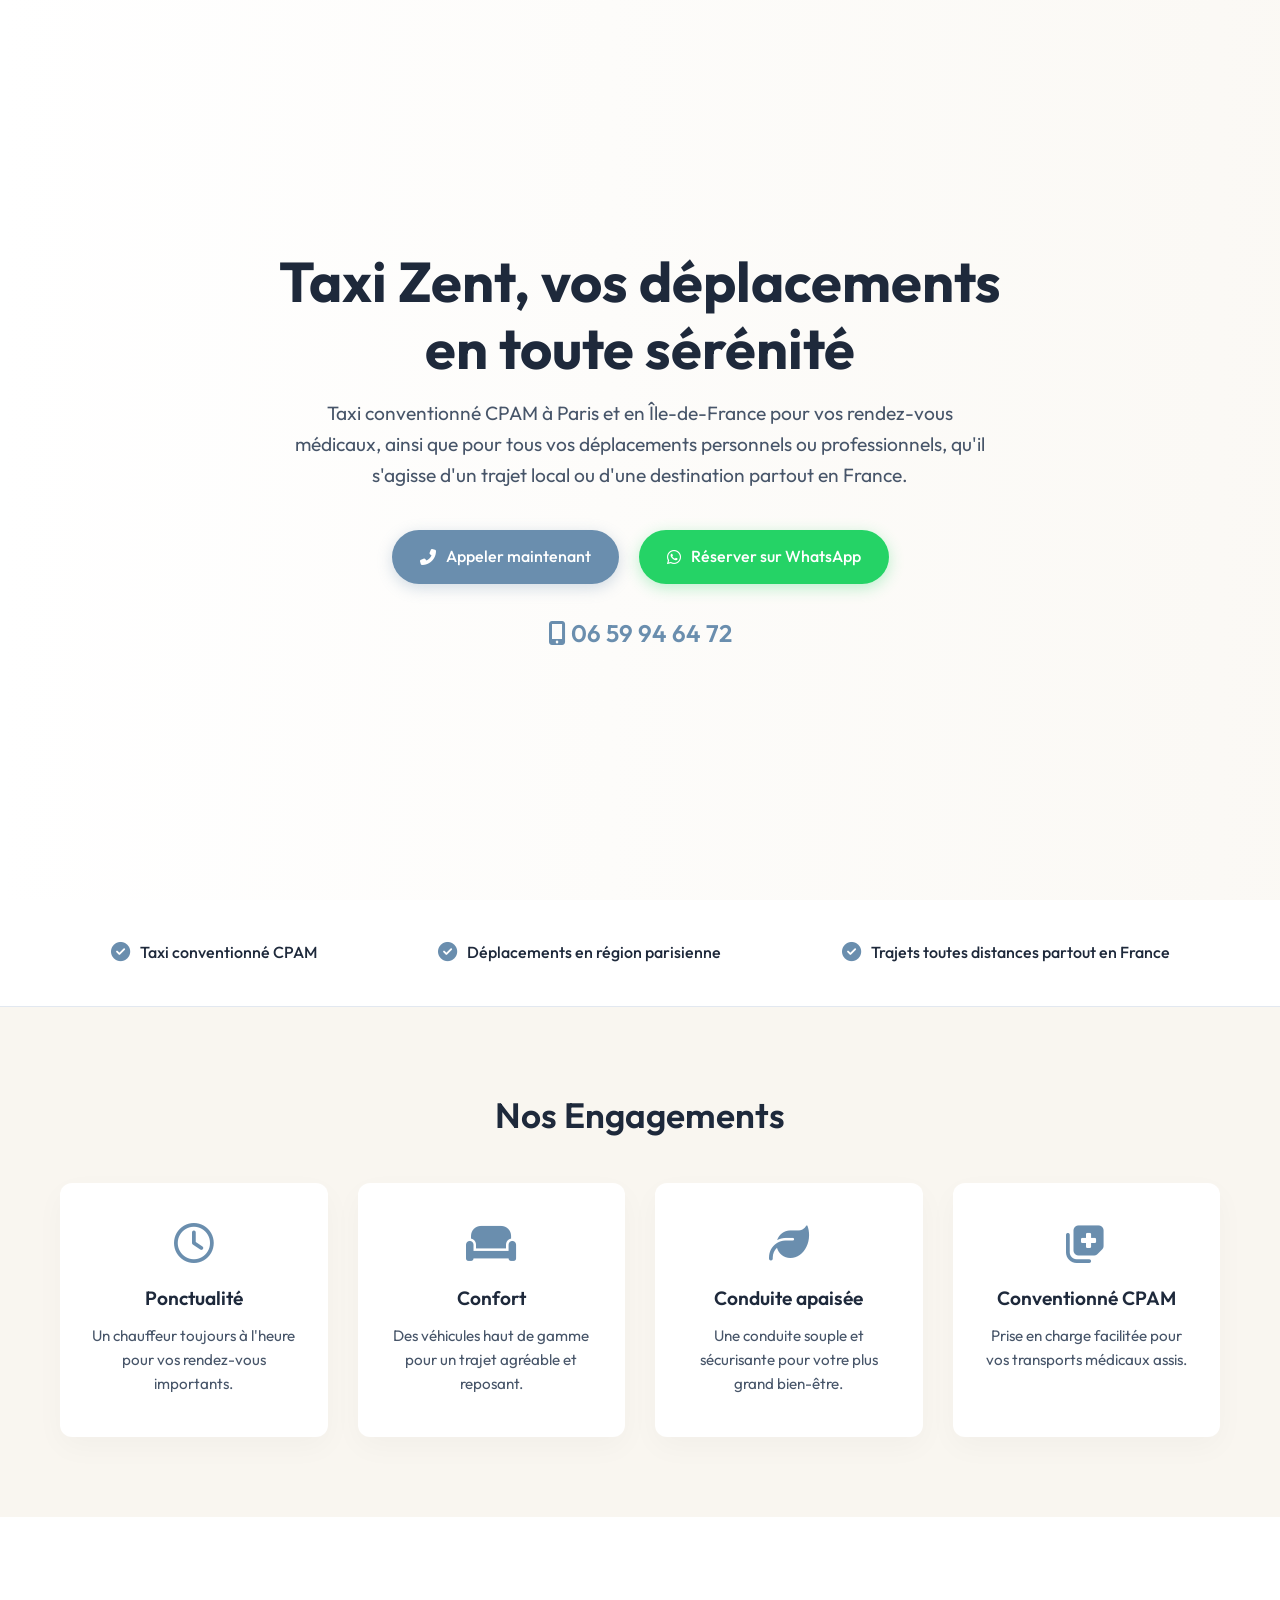
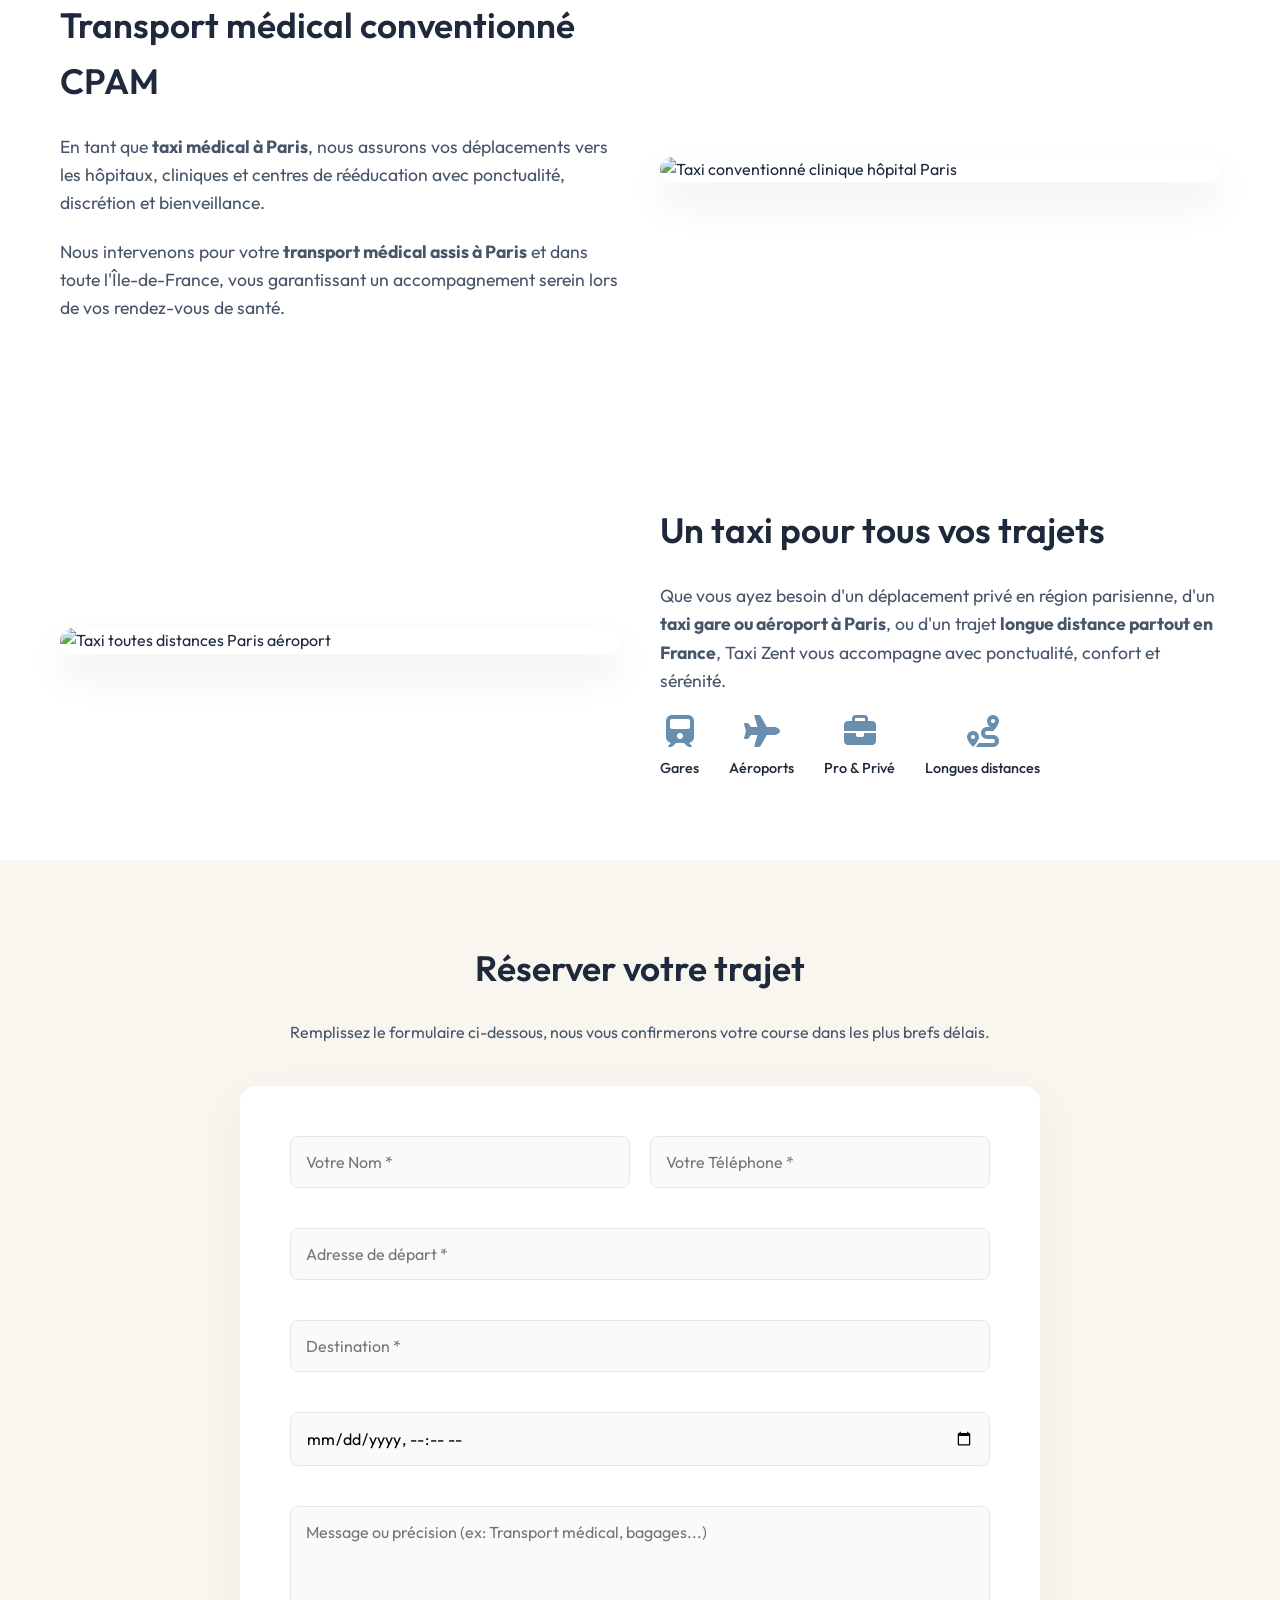
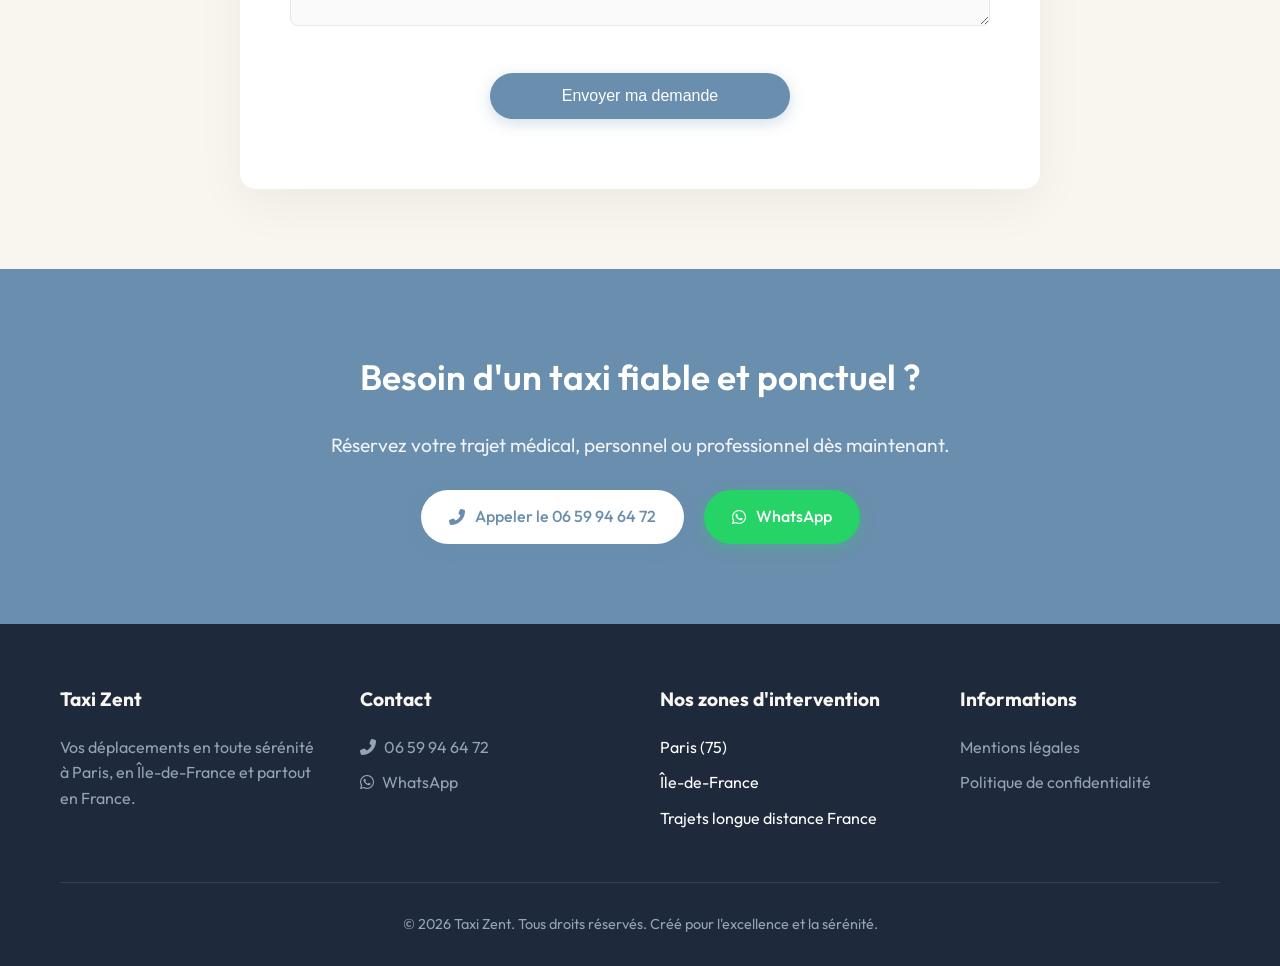
==== index.html @ ba8516ef "Premier commit : ajout de la landing page" ====
<!DOCTYPE html>
<html lang="fr">
<head>
    <meta charset="UTF-8">
    <meta name="viewport" content="width=device-width, initial-scale=1.0">
    <title>Taxi Zent | Taxi Conventionné CPAM Paris & Toutes Distances</title>
    
    <!-- SEO Meta Tags -->
    <meta name="description" content="Taxi Zent, votre taxi conventionné CPAM à Paris et Île-de-France pour vos transports médicaux assis. Réservez aussi pour vos transferts gares, aéroports et trajets toutes distances.">
    <meta name="keywords" content="taxi conventionné paris, taxi conventionné CPAM paris, taxi médical paris, transport médical assis paris, taxi conventionné île-de-france, taxi hôpital paris, taxi clinique paris, taxi toutes distances paris, taxi paris, taxi paris île-de-france, taxi gare paris, taxi aéroport paris, taxi longue distance paris, taxi privé paris">
    
    <!-- Open Graph -->
    <meta property="og:title" content="Taxi Zent | Déplacements en toute sérénité">
    <meta property="og:description" content="Taxi conventionné CPAM et tous déplacements privés ou professionnels à Paris, Île-de-France et longue distance.">
    <meta property="og:type" content="website">
    <meta property="og:locale" content="fr_FR">
    
    <!-- Google Fonts -->
    <link rel="preconnect" href="https://fonts.googleapis.com">
    <link rel="preconnect" href="https://fonts.gstatic.com" crossorigin>
    <link href="https://fonts.googleapis.com/css2?family=Outfit:wght@300;400;500;600;700&display=swap" rel="stylesheet">
    
    <!-- Font Awesome for Icons -->
    <link rel="stylesheet" href="https://cdnjs.cloudflare.com/ajax/libs/font-awesome/6.4.0/css/all.min.css">

    <!-- External CSS -->
    <link rel="stylesheet" href="style.css">

    <!-- Schema.org LocalBusiness -->
    <script type="application/ld+json">
    {
      "@context": "https://schema.org",
      "@type": "LocalBusiness",
      "name": "Taxi Zent",
      "image": "https://images.unsplash.com/photo-1549315964-1c6e115e5ec0?auto=format&fit=crop&q=80",
      "telephone": "+33659946472",
      "address": {
        "@type": "PostalAddress",
        "addressLocality": "Paris",
        "addressRegion": "Île-de-France",
        "addressCountry": "FR"
      },
      "url": "https://www.taxizent.fr",
      "priceRange": "€€"
    }
    </script>
</head>
<body>

    <!-- SECTION 1: HERO -->
    <section class="hero fade-in">
        <div class="hero-content">
            <h1>Taxi Zent, vos déplacements en toute sérénité</h1>
            <p>Taxi conventionné CPAM à Paris et en Île-de-France pour vos rendez-vous médicaux, ainsi que pour tous vos déplacements personnels ou professionnels, qu'il s'agisse d'un trajet local ou d'une destination partout en France.</p>
            <div class="hero-buttons">
                <a href="tel:0659946472" class="btn btn-primary"><i class="fas fa-phone-alt"></i> Appeler maintenant</a>
                <a href="https://wa.me/33659946472" target="_blank" class="btn btn-whatsapp"><i class="fab fa-whatsapp"></i> Réserver sur WhatsApp</a>
            </div>
            <div class="hero-phone">
                <i class="fas fa-mobile-alt"></i> 06 59 94 64 72
            </div>
        </div>
    </section>

    <!-- SECTION 2: BLOC CONFIANCE -->
    <section class="trust-block fade-in">
        <div class="container">
            <div class="trust-grid">
                <div class="trust-item"><i class="fas fa-check-circle"></i> Taxi conventionné CPAM</div>
                <div class="trust-item"><i class="fas fa-check-circle"></i> Déplacements en région parisienne</div>
                <div class="trust-item"><i class="fas fa-check-circle"></i> Trajets toutes distances partout en France</div>
            </div>
        </div>
    </section>

    <!-- SECTION 3: NOS ENGAGEMENTS -->
    <section class="commitments section-padding">
        <div class="container">
            <h2 class="section-title text-center fade-in">Nos Engagements</h2>
            <div class="commitments-grid">
                <div class="card fade-in">
                    <i class="far fa-clock"></i>
                    <h3>Ponctualité</h3>
                    <p>Un chauffeur toujours à l'heure pour vos rendez-vous importants.</p>
                </div>
                <div class="card fade-in">
                    <i class="fas fa-couch"></i>
                    <h3>Confort</h3>
                    <p>Des véhicules haut de gamme pour un trajet agréable et reposant.</p>
                </div>
                <div class="card fade-in">
                    <i class="fas fa-leaf"></i>
                    <h3>Conduite apaisée</h3>
                    <p>Une conduite souple et sécurisante pour votre plus grand bien-être.</p>
                </div>
                <div class="card fade-in">
                    <i class="fas fa-notes-medical"></i>
                    <h3>Conventionné CPAM</h3>
                    <p>Prise en charge facilitée pour vos transports médicaux assis.</p>
                </div>
            </div>
        </div>
    </section>

    <!-- SECTION 4: TRANSPORT MÉDICAL -->
    <section class="section-padding">
        <div class="container content-section">
            <div class="content-text fade-in">
                <h2 class="section-title">Transport médical conventionné CPAM</h2>
                <p>En tant que <strong>taxi médical à Paris</strong>, nous assurons vos déplacements vers les hôpitaux, cliniques et centres de rééducation avec ponctualité, discrétion et bienveillance.</p>
                <p>Nous intervenons pour votre <strong>transport médical assis à Paris</strong> et dans toute l'Île-de-France, vous garantissant un accompagnement serein lors de vos rendez-vous de santé.</p>
            </div>
            <div class="content-image fade-in">
                <img src="https://images.unsplash.com/photo-1519494026892-80bbd2d6fd0d?auto=format&fit=crop&q=80" alt="Taxi conventionné clinique hôpital Paris">
            </div>
        </div>
    </section>

    <!-- SECTION 5: TOUS VOS DÉPLACEMENTS -->
    <section class="section-padding" style="background-color: var(--bg-white);">
        <div class="container content-section reverse">
            <div class="content-text fade-in">
                <h2 class="section-title">Un taxi pour tous vos trajets</h2>
                <p>Que vous ayez besoin d'un déplacement privé en région parisienne, d'un <strong>taxi gare ou aéroport à Paris</strong>, ou d'un trajet <strong>longue distance partout en France</strong>, Taxi Zent vous accompagne avec ponctualité, confort et sérénité.</p>
                <div class="content-icons">
                    <div class="icon-box"><i class="fas fa-train fa-2x"></i><span>Gares</span></div>
                    <div class="icon-box"><i class="fas fa-plane fa-2x"></i><span>Aéroports</span></div>
                    <div class="icon-box"><i class="fas fa-briefcase fa-2x"></i><span>Pro & Privé</span></div>
                    <div class="icon-box"><i class="fas fa-route fa-2x"></i><span>Longues distances</span></div>
                </div>
            </div>
            <div class="content-image fade-in">
                <img src="https://images.unsplash.com/photo-1449965408869-eaa3f722e40d?auto=format&fit=crop&q=80" alt="Taxi toutes distances Paris aéroport">
            </div>
        </div>
    </section>

    <!-- SECTION 6: FORMULAIRE DE RÉSERVATION -->
    <section class="booking-section section-padding" id="reserver">
        <div class="container fade-in">
            <h2 class="section-title text-center">Réserver votre trajet</h2>
            <p class="text-center" style="margin-bottom: 40px; color: var(--text-light);">Remplissez le formulaire ci-dessous, nous vous confirmerons votre course dans les plus brefs délais.</p>
            
            <form class="booking-form" id="taxiForm">
                <div class="form-grid">
                    <div class="form-group">
                        <input type="text" class="form-control" id="nom" placeholder="Votre Nom *" required>
                    </div>
                    <div class="form-group">
                        <input type="tel" class="form-control" id="telephone" placeholder="Votre Téléphone *" required>
                    </div>
                    <div class="form-group full-width">
                        <input type="text" class="form-control" id="depart" placeholder="Adresse de départ *" required>
                    </div>
                    <div class="form-group full-width">
                        <input type="text" class="form-control" id="destination" placeholder="Destination *" required>
                    </div>
                    <div class="form-group full-width">
                        <input type="datetime-local" class="form-control" id="date" required>
                    </div>
                    <div class="form-group full-width">
                        <textarea class="form-control" id="message" placeholder="Message ou précision (ex: Transport médical, bagages...)"></textarea>
                    </div>
                    <div class="form-group full-width text-center">
                        <button type="submit" class="btn btn-primary" style="width: 100%; max-width: 300px;">Envoyer ma demande</button>
                    </div>
                </div>
                <div id="formSuccess" style="display: none; color: #25D366; text-align: center; margin-top: 20px; font-weight: 500;">
                    Redirection vers WhatsApp en cours...
                </div>
            </form>
        </div>
    </section>

    <!-- SECTION 7: APPEL À L'ACTION FINAL -->
    <section class="cta-final section-padding fade-in">
        <div class="container">
            <h2 class="section-title">Besoin d'un taxi fiable et ponctuel ?</h2>
            <p>Réservez votre trajet médical, personnel ou professionnel dès maintenant.</p>
            <div class="hero-buttons">
                <a href="tel:0659946472" class="btn btn-primary"><i class="fas fa-phone-alt"></i> Appeler le 06 59 94 64 72</a>
                <a href="https://wa.me/33659946472" target="_blank" class="btn btn-whatsapp"><i class="fab fa-whatsapp"></i> WhatsApp</a>
            </div>
        </div>
    </section>

    <!-- SECTION 8: FOOTER -->
    <footer class="footer">
        <div class="container">
            <div class="footer-grid">
                <div>
                    <h4>Taxi Zent</h4>
                    <p style="color: #94A3B8; margin-bottom: 20px;">Vos déplacements en toute sérénité à Paris, en Île-de-France et partout en France.</p>
                </div>
                <div>
                    <h4>Contact</h4>
                    <ul>
                        <li><a href="tel:0659946472"><i class="fas fa-phone-alt" style="margin-right: 8px;"></i>06 59 94 64 72</a></li>
                        <li><a href="https://wa.me/33659946472" target="_blank"><i class="fab fa-whatsapp" style="margin-right: 8px;"></i>WhatsApp</a></li>
                    </ul>
                </div>
                <div>
                    <h4>Nos zones d'intervention</h4>
                    <ul>
                        <li>Paris (75)</li>
                        <li>Île-de-France</li>
                        <li>Trajets longue distance France</li>
                    </ul>
                </div>
                <div>
                    <h4>Informations</h4>
                    <ul>
                        <li><a href="#">Mentions légales</a></li>
                        <li><a href="#">Politique de confidentialité</a></li>
                    </ul>
                </div>
            </div>
            <div class="footer-bottom">
                &copy; 2026 Taxi Zent. Tous droits réservés. Créé pour l'excellence et la sérénité.
            </div>
        </div>
    </footer>

    <!-- JavaScript -->
    <script>
        document.addEventListener('DOMContentLoaded', function() {
            // Animation au scroll
            const observerOptions = {
                root: null,
                rootMargin: '0px',
                threshold: 0.1
            };

            const observer = new IntersectionObserver((entries, observer) => {
                entries.forEach(entry => {
                    if (entry.isIntersecting) {
                        entry.target.classList.add('visible');
                        observer.unobserve(entry.target);
                    }
                });
            }, observerOptions);

            const fadeElements = document.querySelectorAll('.fade-in');
            fadeElements.forEach(el => observer.observe(el));

            // Validation et envoi du formulaire vers WhatsApp
            const form = document.getElementById('taxiForm');

            if(form) {
                form.addEventListener('submit', function(e) {
                    e.preventDefault();
                    
                    const nom = document.getElementById('nom').value;
                    const telephone = document.getElementById('telephone').value;
                    const depart = document.getElementById('depart').value;
                    const destination = document.getElementById('destination').value;
                    
                    const dateInput = document.getElementById('date').value;
                    const dateObj = new Date(dateInput);
                    const dateFormatee = dateObj.toLocaleDateString('fr-FR') + ' à ' + dateObj.toLocaleTimeString('fr-FR', {hour: '2-digit', minute:'2-digit'});
                    
                    const message = document.getElementById('message').value;

                    let texteWhatsApp = `*Nouvelle demande de réservation - Taxi Zent* 🚕\n\n`;
                    texteWhatsApp += `*👤 Nom :* ${nom}\n`;
                    texteWhatsApp += `*📞 Téléphone :* ${telephone}\n`;
                    texteWhatsApp += `*📍 Départ :* ${depart}\n`;
                    texteWhatsApp += `*🏁 Destination :* ${destination}\n`;
                    texteWhatsApp += `*📅 Date et Heure :* ${dateFormatee}\n`;
                    
                    if (message.trim() !== '') {
                        texteWhatsApp += `*📝 Précisions :* ${message}\n`;
                    }

                    const texteEncode = encodeURIComponent(texteWhatsApp);
                    const numeroWhatsApp = "33652578023";
                    const urlWhatsApp = `https://wa.me/${numeroWhatsApp}?text=${texteEncode}`;
                    
                    window.open(urlWhatsApp, '_blank');
                    
                    const successMsg = document.getElementById('formSuccess');
                    successMsg.style.display = 'block';
                    form.reset();
                    
                    setTimeout(() => {
                        successMsg.style.display = 'none';
                    }, 5000);
                });
            }
        });
    </script>
</body>
</html>
---- style.css ----
/* Variables Design Zen Moderne */
:root {
    --bg-white: #FFFFFF;
    --bg-beige: #F9F6F0;
    --color-gray: #E2E8F0;
    --color-blue: #6A8EAE;
    --color-blue-dark: #4A6E8E;
    --text-dark: #1E293B;
    --text-light: #475569;
    --font-main: 'Outfit', sans-serif;
    --transition: all 0.3s ease;
}

/* Reset & Base */
* {
    margin: 0;
    padding: 0;
    box-sizing: border-box;
}

body {
    font-family: var(--font-main);
    color: var(--text-dark);
    background-color: var(--bg-white);
    line-height: 1.6;
    overflow-x: hidden;
}

a {
    text-decoration: none;
    color: inherit;
}

/* Utility Classes */
.container {
    width: 100%;
    max-width: 1200px;
    margin: 0 auto;
    padding: 0 20px;
}

.section-padding {
    padding: 80px 0;
}

.text-center {
    text-align: center;
}

.section-title {
    font-size: 2.2rem;
    font-weight: 600;
    margin-bottom: 1.5rem;
    color: var(--text-dark);
}

/* Buttons */
.btn {
    display: inline-flex;
    align-items: center;
    justify-content: center;
    padding: 14px 28px;
    border-radius: 50px;
    font-weight: 500;
    font-size: 1rem;
    cursor: pointer;
    transition: var(--transition);
    border: none;
    gap: 10px;
}

.btn-primary {
    background-color: var(--color-blue);
    color: var(--bg-white);
    box-shadow: 0 4px 15px rgba(106, 142, 174, 0.3);
}

.btn-primary:hover {
    background-color: var(--color-blue-dark);
    transform: translateY(-2px);
    box-shadow: 0 6px 20px rgba(106, 142, 174, 0.4);
}

.btn-whatsapp {
    background-color: #25D366;
    color: white;
    box-shadow: 0 4px 15px rgba(37, 211, 102, 0.3);
}

.btn-whatsapp:hover {
    background-color: #1EBE5D;
    transform: translateY(-2px);
    box-shadow: 0 6px 20px rgba(37, 211, 102, 0.4);
}

/* Animations */
.fade-in {
    /* Hidden initially only if JS adds a class to the body */
    opacity: 0;
    transform: translateY(30px);
    transition: opacity 0.8s ease-out, transform 0.8s ease-out;
}

.fade-in.visible {
    opacity: 1;
    transform: translateY(0);
}

/* SECTION 1 - Hero */
.hero {
    position: relative;
    height: 100vh;
    min-height: 600px;
    display: flex;
    align-items: center;
    justify-content: center;
    background: linear-gradient(to right, rgba(255, 255, 255, 0.9) 0%, rgba(249, 246, 240, 0.7) 100%), url('https://images.unsplash.com/photo-1549315964-1c6e115e5ec0?auto=format&fit=crop&q=80') center/cover no-repeat;
}

.hero-content {
    max-width: 800px;
    text-align: center;
    z-index: 2;
    padding: 20px;
}

.hero h1 {
    font-size: 3.5rem;
    font-weight: 700;
    margin-bottom: 1rem;
    color: var(--text-dark);
    line-height: 1.2;
}

.hero p {
    font-size: 1.2rem;
    color: var(--text-light);
    margin-bottom: 2.5rem;
    max-width: 700px;
    margin-left: auto;
    margin-right: auto;
}

.hero-buttons {
    display: flex;
    gap: 20px;
    justify-content: center;
    flex-wrap: wrap;
}

.hero-phone {
    margin-top: 30px;
    font-size: 1.5rem;
    font-weight: 600;
    color: var(--color-blue);
}

/* SECTION 2 - Trust Block */
.trust-block {
    background-color: var(--bg-white);
    padding: 40px 0;
    border-bottom: 1px solid var(--color-gray);
}

.trust-grid {
    display: flex;
    justify-content: space-around;
    flex-wrap: wrap;
    gap: 20px;
}

.trust-item {
    display: flex;
    align-items: center;
    gap: 10px;
    font-weight: 500;
    color: var(--text-dark);
}

.trust-item i {
    color: var(--color-blue);
    font-size: 1.2rem;
}

/* SECTION 3 - Commitments */
.commitments {
    background-color: var(--bg-beige);
}

.commitments-grid {
    display: grid;
    grid-template-columns: repeat(auto-fit, minmax(250px, 1fr));
    gap: 30px;
    margin-top: 40px;
}

.card {
    background: var(--bg-white);
    padding: 40px 30px;
    border-radius: 12px;
    text-align: center;
    box-shadow: 0 10px 30px rgba(0,0,0,0.03);
    transition: var(--transition);
}

.card:hover {
    transform: translateY(-5px);
    box-shadow: 0 15px 40px rgba(0,0,0,0.06);
}

.card i {
    font-size: 2.5rem;
    color: var(--color-blue);
    margin-bottom: 20px;
}

.card h3 {
    font-size: 1.2rem;
    margin-bottom: 10px;
    font-weight: 600;
}

.card p {
    color: var(--text-light);
    font-size: 0.95rem;
}

/* SECTION 4 & 5 - Text Content Blocks */
.content-section {
    display: flex;
    flex-wrap: wrap;
    align-items: center;
    gap: 40px;
}

.content-section.reverse {
    flex-direction: row-reverse;
}

.content-text {
    flex: 1;
    min-width: 300px;
}

.content-text p {
    color: var(--text-light);
    font-size: 1.1rem;
    margin-bottom: 20px;
}

.content-icons {
    display: flex;
    gap: 30px;
    margin-top: 20px;
    flex-wrap: wrap;
}

.icon-box {
    display: flex;
    flex-direction: column;
    align-items: center;
    gap: 10px;
    color: var(--color-blue);
}

.icon-box span {
    color: var(--text-dark);
    font-size: 0.9rem;
    font-weight: 500;
}

.content-image {
    flex: 1;
    min-width: 300px;
    border-radius: 16px;
    overflow: hidden;
    box-shadow: 0 20px 40px rgba(0,0,0,0.08);
}

.content-image img {
    width: 100%;
    height: auto;
    display: block;
}

/* SECTION 6 - Form */
.booking-section {
    background-color: var(--bg-beige);
}

.booking-form {
    max-width: 800px;
    margin: 0 auto;
    background: var(--bg-white);
    padding: 50px;
    border-radius: 16px;
    box-shadow: 0 15px 50px rgba(0,0,0,0.05);
}

.form-grid {
    display: grid;
    grid-template-columns: 1fr 1fr;
    gap: 20px;
}

.form-group {
    margin-bottom: 20px;
}

.form-group.full-width {
    grid-column: 1 / -1;
}

.form-control {
    width: 100%;
    padding: 15px;
    border: 1px solid var(--color-gray);
    border-radius: 8px;
    font-family: var(--font-main);
    font-size: 1rem;
    transition: var(--transition);
    background-color: #FAFAFA;
}

.form-control:focus {
    outline: none;
    border-color: var(--color-blue);
    background-color: var(--bg-white);
    box-shadow: 0 0 0 3px rgba(106, 142, 174, 0.1);
}

textarea.form-control {
    resize: vertical;
    min-height: 120px;
}

/* SECTION 7 - Final CTA */
.cta-final {
    background-color: var(--color-blue);
    color: var(--bg-white);
    text-align: center;
}

.cta-final .section-title {
    color: var(--bg-white);
}

.cta-final p {
    font-size: 1.2rem;
    margin-bottom: 30px;
    opacity: 0.9;
}

.cta-final .btn-primary {
    background-color: var(--bg-white);
    color: var(--color-blue);
}

.cta-final .btn-primary:hover {
    background-color: var(--bg-beige);
}

/* SECTION 8 - Footer */
.footer {
    background-color: var(--text-dark);
    color: var(--bg-white);
    padding: 60px 0 30px;
}

.footer-grid {
    display: grid;
    grid-template-columns: repeat(auto-fit, minmax(200px, 1fr));
    gap: 40px;
    margin-bottom: 40px;
}

.footer h4 {
    font-size: 1.2rem;
    margin-bottom: 20px;
    color: var(--bg-beige);
}

.footer ul {
    list-style: none;
}

.footer ul li {
    margin-bottom: 10px;
}

.footer ul li a {
    color: #94A3B8;
    transition: var(--transition);
}

.footer ul li a:hover {
    color: var(--bg-white);
}

.footer-bottom {
    text-align: center;
    padding-top: 30px;
    border-top: 1px solid rgba(255,255,255,0.1);
    color: #94A3B8;
    font-size: 0.9rem;
}

/* Responsive */
@media (max-width: 768px) {
    .hero h1 { font-size: 2.5rem; }
    .hero p { font-size: 1rem; }
    .form-grid { grid-template-columns: 1fr; }
    .content-section { flex-direction: column; }
    .content-section.reverse { flex-direction: column; }
    .booking-form { padding: 30px 20px; }
    .hero-buttons { flex-direction: column; width: 100%; }
    .hero-buttons .btn { width: 100%; }
}
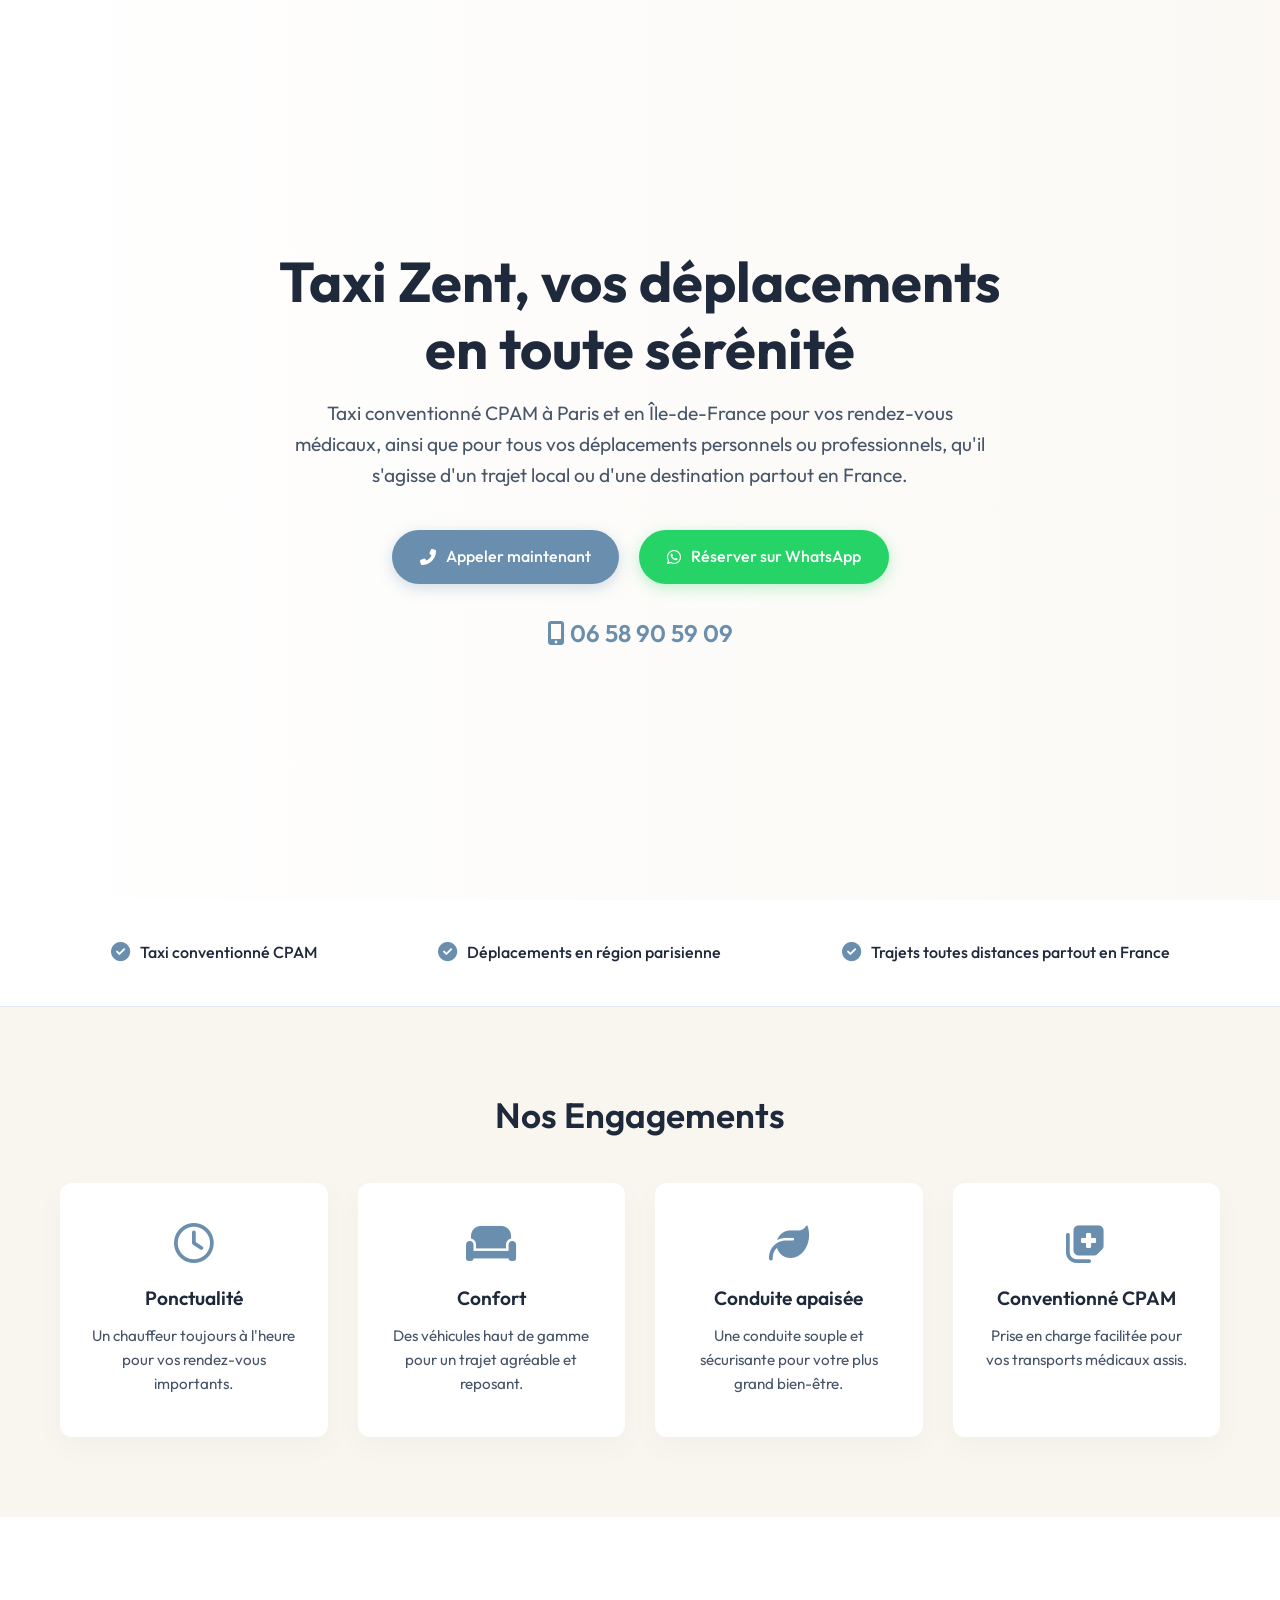
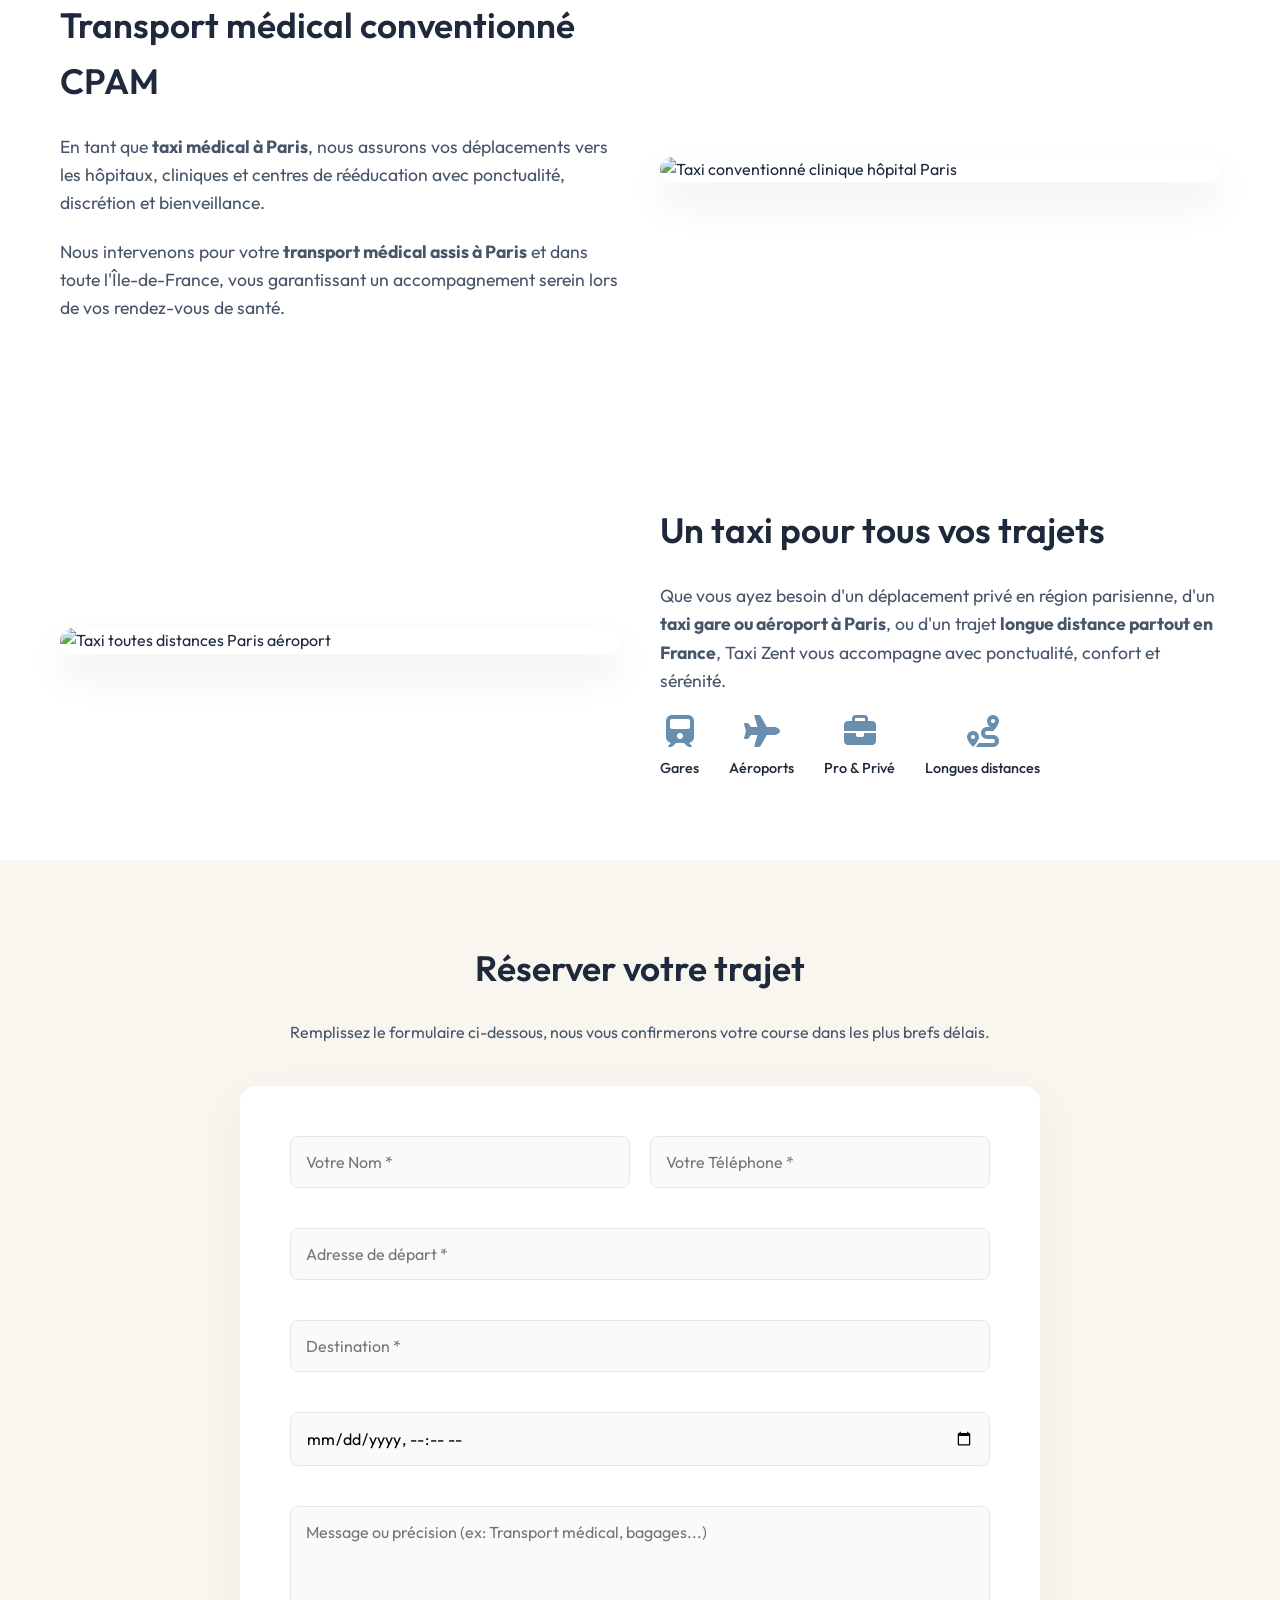
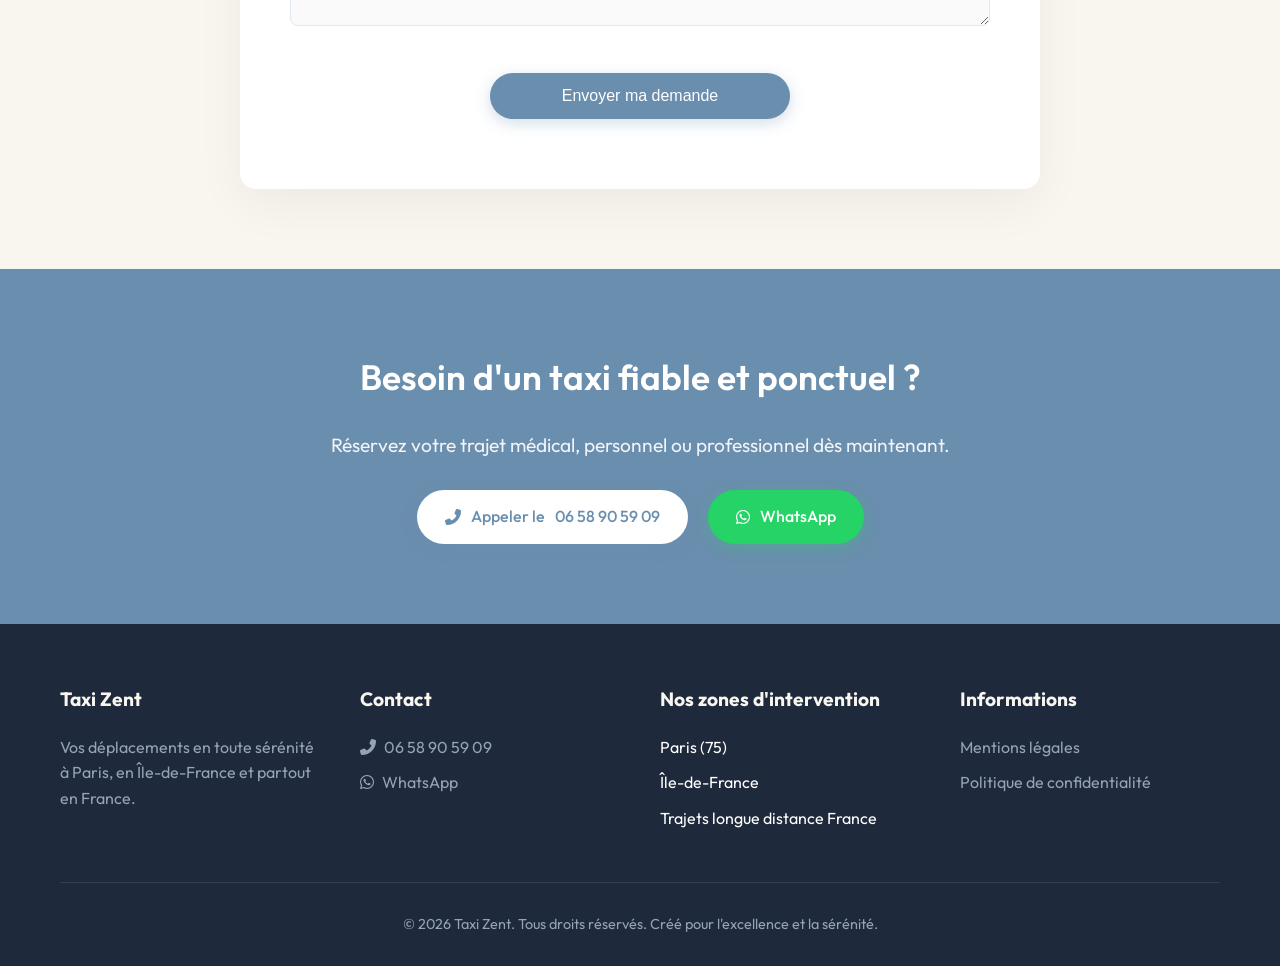
==== commit 0f4e0e8c: "Version v1  avant mise en ligne sur OVH" ====
--- a/index.html
+++ b/index.html
@@ -1,25 +1,29 @@
 <!DOCTYPE html>
 <html lang="fr">
+
 <head>
     <meta charset="UTF-8">
     <meta name="viewport" content="width=device-width, initial-scale=1.0">
     <title>Taxi Zent | Taxi Conventionné CPAM Paris & Toutes Distances</title>
-    
+
     <!-- SEO Meta Tags -->
-    <meta name="description" content="Taxi Zent, votre taxi conventionné CPAM à Paris et Île-de-France pour vos transports médicaux assis. Réservez aussi pour vos transferts gares, aéroports et trajets toutes distances.">
-    <meta name="keywords" content="taxi conventionné paris, taxi conventionné CPAM paris, taxi médical paris, transport médical assis paris, taxi conventionné île-de-france, taxi hôpital paris, taxi clinique paris, taxi toutes distances paris, taxi paris, taxi paris île-de-france, taxi gare paris, taxi aéroport paris, taxi longue distance paris, taxi privé paris">
-    
+    <meta name="description"
+        content="Taxi Zent, votre taxi conventionné CPAM à Paris et Île-de-France pour vos transports médicaux assis. Réservez aussi pour vos transferts gares, aéroports et trajets toutes distances.">
+    <meta name="keywords"
+        content="taxi conventionné paris, taxi conventionné CPAM paris, taxi médical paris, transport médical assis paris, taxi conventionné île-de-france, taxi hôpital paris, taxi clinique paris, taxi toutes distances paris, taxi paris, taxi paris île-de-france, taxi gare paris, taxi aéroport paris, taxi longue distance paris, taxi privé paris">
+
     <!-- Open Graph -->
     <meta property="og:title" content="Taxi Zent | Déplacements en toute sérénité">
-    <meta property="og:description" content="Taxi conventionné CPAM et tous déplacements privés ou professionnels à Paris, Île-de-France et longue distance.">
+    <meta property="og:description"
+        content="Taxi conventionné CPAM et tous déplacements privés ou professionnels à Paris, Île-de-France et longue distance.">
     <meta property="og:type" content="website">
     <meta property="og:locale" content="fr_FR">
-    
+
     <!-- Google Fonts -->
     <link rel="preconnect" href="https://fonts.googleapis.com">
     <link rel="preconnect" href="https://fonts.gstatic.com" crossorigin>
     <link href="https://fonts.googleapis.com/css2?family=Outfit:wght@300;400;500;600;700&display=swap" rel="stylesheet">
-    
+
     <!-- Font Awesome for Icons -->
     <link rel="stylesheet" href="https://cdnjs.cloudflare.com/ajax/libs/font-awesome/6.4.0/css/all.min.css">
 
@@ -32,32 +36,36 @@
       "@context": "https://schema.org",
       "@type": "LocalBusiness",
       "name": "Taxi Zent",
-      "image": "https://images.unsplash.com/photo-1549315964-1c6e115e5ec0?auto=format&fit=crop&q=80",
-      "telephone": "+33659946472",
+      "image": "",
+      "telephone": "",
       "address": {
         "@type": "PostalAddress",
         "addressLocality": "Paris",
         "addressRegion": "Île-de-France",
         "addressCountry": "FR"
       },
-      "url": "https://www.taxizent.fr",
+      "url": "",
       "priceRange": "€€"
     }
     </script>
 </head>
+
 <body>
 
     <!-- SECTION 1: HERO -->
     <section class="hero fade-in">
         <div class="hero-content">
             <h1>Taxi Zent, vos déplacements en toute sérénité</h1>
-            <p>Taxi conventionné CPAM à Paris et en Île-de-France pour vos rendez-vous médicaux, ainsi que pour tous vos déplacements personnels ou professionnels, qu'il s'agisse d'un trajet local ou d'une destination partout en France.</p>
+            <p>Taxi conventionné CPAM à Paris et en Île-de-France pour vos rendez-vous médicaux, ainsi que pour tous vos
+                déplacements personnels ou professionnels, qu'il s'agisse d'un trajet local ou d'une destination partout
+                en France.</p>
             <div class="hero-buttons">
-                <a href="tel:0659946472" class="btn btn-primary"><i class="fas fa-phone-alt"></i> Appeler maintenant</a>
-                <a href="https://wa.me/33659946472" target="_blank" class="btn btn-whatsapp"><i class="fab fa-whatsapp"></i> Réserver sur WhatsApp</a>
+                <a href="#" class="btn btn-primary phone-link"><i class="fas fa-phone-alt"></i> Appeler maintenant</a>
+                <a href="#" target="_blank" class="btn btn-whatsapp whatsapp-link"><i class="fab fa-whatsapp"></i>
+                    Réserver sur WhatsApp</a>
             </div>
             <div class="hero-phone">
-                <i class="fas fa-mobile-alt"></i> 06 59 94 64 72
+                <i class="fas fa-mobile-alt"></i> <span class="phone-display"></span>
             </div>
         </div>
     </section>
@@ -68,7 +76,8 @@
             <div class="trust-grid">
                 <div class="trust-item"><i class="fas fa-check-circle"></i> Taxi conventionné CPAM</div>
                 <div class="trust-item"><i class="fas fa-check-circle"></i> Déplacements en région parisienne</div>
-                <div class="trust-item"><i class="fas fa-check-circle"></i> Trajets toutes distances partout en France</div>
+                <div class="trust-item"><i class="fas fa-check-circle"></i> Trajets toutes distances partout en France
+                </div>
             </div>
         </div>
     </section>
@@ -107,11 +116,14 @@
         <div class="container content-section">
             <div class="content-text fade-in">
                 <h2 class="section-title">Transport médical conventionné CPAM</h2>
-                <p>En tant que <strong>taxi médical à Paris</strong>, nous assurons vos déplacements vers les hôpitaux, cliniques et centres de rééducation avec ponctualité, discrétion et bienveillance.</p>
-                <p>Nous intervenons pour votre <strong>transport médical assis à Paris</strong> et dans toute l'Île-de-France, vous garantissant un accompagnement serein lors de vos rendez-vous de santé.</p>
+                <p>En tant que <strong>taxi médical à Paris</strong>, nous assurons vos déplacements vers les hôpitaux,
+                    cliniques et centres de rééducation avec ponctualité, discrétion et bienveillance.</p>
+                <p>Nous intervenons pour votre <strong>transport médical assis à Paris</strong> et dans toute
+                    l'Île-de-France, vous garantissant un accompagnement serein lors de vos rendez-vous de santé.</p>
             </div>
             <div class="content-image fade-in">
-                <img src="https://images.unsplash.com/photo-1519494026892-80bbd2d6fd0d?auto=format&fit=crop&q=80" alt="Taxi conventionné clinique hôpital Paris">
+                <img src="https://images.unsplash.com/photo-1519494026892-80bbd2d6fd0d?auto=format&fit=crop&q=80"
+                    alt="Taxi conventionné clinique hôpital Paris">
             </div>
         </div>
     </section>
@@ -121,7 +133,9 @@
         <div class="container content-section reverse">
             <div class="content-text fade-in">
                 <h2 class="section-title">Un taxi pour tous vos trajets</h2>
-                <p>Que vous ayez besoin d'un déplacement privé en région parisienne, d'un <strong>taxi gare ou aéroport à Paris</strong>, ou d'un trajet <strong>longue distance partout en France</strong>, Taxi Zent vous accompagne avec ponctualité, confort et sérénité.</p>
+                <p>Que vous ayez besoin d'un déplacement privé en région parisienne, d'un <strong>taxi gare ou aéroport
+                        à Paris</strong>, ou d'un trajet <strong>longue distance partout en France</strong>, Taxi Zent
+                    vous accompagne avec ponctualité, confort et sérénité.</p>
                 <div class="content-icons">
                     <div class="icon-box"><i class="fas fa-train fa-2x"></i><span>Gares</span></div>
                     <div class="icon-box"><i class="fas fa-plane fa-2x"></i><span>Aéroports</span></div>
@@ -130,7 +144,8 @@
                 </div>
             </div>
             <div class="content-image fade-in">
-                <img src="https://images.unsplash.com/photo-1449965408869-eaa3f722e40d?auto=format&fit=crop&q=80" alt="Taxi toutes distances Paris aéroport">
+                <img src="https://images.unsplash.com/photo-1449965408869-eaa3f722e40d?auto=format&fit=crop&q=80"
+                    alt="Taxi toutes distances Paris aéroport">
             </div>
         </div>
     </section>
@@ -139,34 +154,46 @@
     <section class="booking-section section-padding" id="reserver">
         <div class="container fade-in">
             <h2 class="section-title text-center">Réserver votre trajet</h2>
-            <p class="text-center" style="margin-bottom: 40px; color: var(--text-light);">Remplissez le formulaire ci-dessous, nous vous confirmerons votre course dans les plus brefs délais.</p>
-            
+            <p class="text-center" style="margin-bottom: 40px; color: var(--text-light);">Remplissez le formulaire
+                ci-dessous, nous vous confirmerons votre course dans les plus brefs délais.</p>
+
             <form class="booking-form" id="taxiForm">
                 <div class="form-grid">
                     <div class="form-group">
-                        <input type="text" class="form-control" id="nom" placeholder="Votre Nom *" required>
+                        <input type="text" class="form-control" id="nom" name="nom" placeholder="Votre Nom *" required>
                     </div>
                     <div class="form-group">
-                        <input type="tel" class="form-control" id="telephone" placeholder="Votre Téléphone *" required>
+                        <input type="tel" class="form-control" id="telephone" name="telephone"
+                            placeholder="Votre Téléphone *" required>
                     </div>
                     <div class="form-group full-width">
-                        <input type="text" class="form-control" id="depart" placeholder="Adresse de départ *" required>
+                        <input type="text" class="form-control" id="depart" name="depart"
+                            placeholder="Adresse de départ *" required>
                     </div>
                     <div class="form-group full-width">
-                        <input type="text" class="form-control" id="destination" placeholder="Destination *" required>
+                        <input type="text" class="form-control" id="destination" name="destination"
+                            placeholder="Destination *" required>
                     </div>
                     <div class="form-group full-width">
-                        <input type="datetime-local" class="form-control" id="date" required>
+                        <input type="datetime-local" class="form-control" id="date" name="date" required>
                     </div>
                     <div class="form-group full-width">
-                        <textarea class="form-control" id="message" placeholder="Message ou précision (ex: Transport médical, bagages...)"></textarea>
+                        <textarea class="form-control" id="message" name="message"
+                            placeholder="Message ou précision (ex: Transport médical, bagages...)"></textarea>
                     </div>
                     <div class="form-group full-width text-center">
-                        <button type="submit" class="btn btn-primary" style="width: 100%; max-width: 300px;">Envoyer ma demande</button>
-                    </div>
-                </div>
-                <div id="formSuccess" style="display: none; color: #25D366; text-align: center; margin-top: 20px; font-weight: 500;">
-                    Redirection vers WhatsApp en cours...
+                        <button type="submit" class="btn btn-primary" style="width: 100%; max-width: 300px;">Envoyer ma
+                            demande</button>
+                    </div>
+                </div>
+                <div id="formSuccess"
+                    style="display: none; color: #25D366; text-align: center; margin-top: 20px; font-weight: 500;">
+                    ✓ Votre demande de réservation a bien été envoyée par e-mail ! Nous vous recontacterons très
+                    rapidement.
+                </div>
+                <div id="formError"
+                    style="display: none; color: #ef4444; text-align: center; margin-top: 20px; font-weight: 500;">
+                    Une erreur est survenue lors de l'envoi. Veuillez réessayer ou nous appeler directement.
                 </div>
             </form>
         </div>
@@ -178,8 +205,10 @@
             <h2 class="section-title">Besoin d'un taxi fiable et ponctuel ?</h2>
             <p>Réservez votre trajet médical, personnel ou professionnel dès maintenant.</p>
             <div class="hero-buttons">
-                <a href="tel:0659946472" class="btn btn-primary"><i class="fas fa-phone-alt"></i> Appeler le 06 59 94 64 72</a>
-                <a href="https://wa.me/33659946472" target="_blank" class="btn btn-whatsapp"><i class="fab fa-whatsapp"></i> WhatsApp</a>
+                <a href="#" class="btn btn-primary phone-link"><i class="fas fa-phone-alt"></i> Appeler le <span
+                        class="phone-display"></span></a>
+                <a href="#" target="_blank" class="btn btn-whatsapp whatsapp-link"><i class="fab fa-whatsapp"></i>
+                    WhatsApp</a>
             </div>
         </div>
     </section>
@@ -190,13 +219,16 @@
             <div class="footer-grid">
                 <div>
                     <h4>Taxi Zent</h4>
-                    <p style="color: #94A3B8; margin-bottom: 20px;">Vos déplacements en toute sérénité à Paris, en Île-de-France et partout en France.</p>
+                    <p style="color: #94A3B8; margin-bottom: 20px;">Vos déplacements en toute sérénité à Paris, en
+                        Île-de-France et partout en France.</p>
                 </div>
                 <div>
                     <h4>Contact</h4>
                     <ul>
-                        <li><a href="tel:0659946472"><i class="fas fa-phone-alt" style="margin-right: 8px;"></i>06 59 94 64 72</a></li>
-                        <li><a href="https://wa.me/33659946472" target="_blank"><i class="fab fa-whatsapp" style="margin-right: 8px;"></i>WhatsApp</a></li>
+                        <li><a href="#" class="phone-link"><i class="fas fa-phone-alt"
+                                    style="margin-right: 8px;"></i><span class="phone-display"></span></a></li>
+                        <li><a href="#" target="_blank" class="whatsapp-link"><i class="fab fa-whatsapp"
+                                    style="margin-right: 8px;"></i>WhatsApp</a></li>
                     </ul>
                 </div>
                 <div>
@@ -223,7 +255,34 @@
 
     <!-- JavaScript -->
     <script>
-        document.addEventListener('DOMContentLoaded', function() {
+        document.addEventListener('DOMContentLoaded', function () {
+            // == Configuration du numéro de téléphone ==
+            // C'est ici que vous pouvez changer le numéro.
+            const phoneNumberConfig = {
+                display: '06 58 90 59 09',       // Format affiché sur le site
+                link: '0658905909',             // Format pour les liens tel: (sans espaces)
+                whatsapp: '33658905909'         // Format international pour WhatsApp (sans le '+')
+            };
+
+            // Mise à jour dynamique des numéros sur la page
+            document.querySelectorAll('.phone-display').forEach(el => {
+                el.textContent = phoneNumberConfig.display;
+            });
+            document.querySelectorAll('.phone-link').forEach(el => {
+                el.href = 'tel:' + phoneNumberConfig.link;
+            });
+            document.querySelectorAll('.whatsapp-link').forEach(el => {
+                el.href = 'https://wa.me/' + phoneNumberConfig.whatsapp;
+            });
+
+            // Mise à jour de la balise Schema.org pour le SEO
+            const schemaTag = document.querySelector('script[type="application/ld+json"]');
+            if (schemaTag) {
+                let schemaData = JSON.parse(schemaTag.textContent);
+                schemaData.telephone = '+' + phoneNumberConfig.whatsapp;
+                schemaTag.textContent = JSON.stringify(schemaData, null, 2);
+            }
+
             // Animation au scroll
             const observerOptions = {
                 root: null,
@@ -243,51 +302,84 @@
             const fadeElements = document.querySelectorAll('.fade-in');
             fadeElements.forEach(el => observer.observe(el));
 
-            // Validation et envoi du formulaire vers WhatsApp
+            // Envoi du formulaire par e-mail vers contact@taxi-zent.fr
             const form = document.getElementById('taxiForm');
-
-            if(form) {
-                form.addEventListener('submit', function(e) {
+            const successMsg = document.getElementById('formSuccess');
+            const errorMsg = document.getElementById('formError');
+
+            if (form) {
+                form.addEventListener('submit', function (e) {
                     e.preventDefault();
-                    
+
+                    const submitBtn = form.querySelector('button[type="submit"]');
+                    const originalBtnText = submitBtn.textContent;
+                    submitBtn.disabled = true;
+                    submitBtn.textContent = "Envoi en cours...";
+
                     const nom = document.getElementById('nom').value;
                     const telephone = document.getElementById('telephone').value;
                     const depart = document.getElementById('depart').value;
                     const destination = document.getElementById('destination').value;
-                    
+
                     const dateInput = document.getElementById('date').value;
-                    const dateObj = new Date(dateInput);
-                    const dateFormatee = dateObj.toLocaleDateString('fr-FR') + ' à ' + dateObj.toLocaleTimeString('fr-FR', {hour: '2-digit', minute:'2-digit'});
-                    
+                    let dateFormatee = dateInput;
+                    if (dateInput) {
+                        const dateObj = new Date(dateInput);
+                        if (!isNaN(dateObj.getTime())) {
+                            dateFormatee = dateObj.toLocaleDateString('fr-FR') + ' à ' + dateObj.toLocaleTimeString('fr-FR', { hour: '2-digit', minute: '2-digit' });
+                        }
+                    }
+
                     const message = document.getElementById('message').value;
 
-                    let texteWhatsApp = `*Nouvelle demande de réservation - Taxi Zent* 🚕\n\n`;
-                    texteWhatsApp += `*👤 Nom :* ${nom}\n`;
-                    texteWhatsApp += `*📞 Téléphone :* ${telephone}\n`;
-                    texteWhatsApp += `*📍 Départ :* ${depart}\n`;
-                    texteWhatsApp += `*🏁 Destination :* ${destination}\n`;
-                    texteWhatsApp += `*📅 Date et Heure :* ${dateFormatee}\n`;
-                    
-                    if (message.trim() !== '') {
-                        texteWhatsApp += `*📝 Précisions :* ${message}\n`;
-                    }
-
-                    const texteEncode = encodeURIComponent(texteWhatsApp);
-                    const numeroWhatsApp = "33652578023";
-                    const urlWhatsApp = `https://wa.me/${numeroWhatsApp}?text=${texteEncode}`;
-                    
-                    window.open(urlWhatsApp, '_blank');
-                    
-                    const successMsg = document.getElementById('formSuccess');
-                    successMsg.style.display = 'block';
-                    form.reset();
-                    
-                    setTimeout(() => {
-                        successMsg.style.display = 'none';
-                    }, 5000);
+                    // Utilisation du service FormSubmit pour envoi direct par mail sans backend
+                    fetch("https://formsubmit.co/ajax/contact@taxi-zent.fr", {
+                        method: "POST",
+                        headers: {
+                            'Content-Type': 'application/json',
+                            'Accept': 'application/json'
+                        },
+                        body: JSON.stringify({
+                            _subject: "🚕 Nouvelle demande de réservation Taxi Zent",
+                            _template: "table",
+                            Nom: nom,
+                            Téléphone: telephone,
+                            Départ: depart,
+                            Destination: destination,
+                            "Date et Heure": dateFormatee,
+                            Précisions: message || "Aucune"
+                        })
+                    })
+                        .then(response => {
+                            if (response.ok) {
+                                return response.json();
+                            }
+                            throw new Error('Erreur réseau lors de l\'envoi');
+                        })
+                        .then(data => {
+                            submitBtn.disabled = false;
+                            submitBtn.textContent = originalBtnText;
+
+                            successMsg.style.display = 'block';
+                            errorMsg.style.display = 'none';
+                            form.reset();
+
+                            setTimeout(() => {
+                                successMsg.style.display = 'none';
+                            }, 8000);
+                        })
+                        .catch(error => {
+                            console.error("Erreur lors de l'envoi du formulaire:", error);
+                            submitBtn.disabled = false;
+                            submitBtn.textContent = originalBtnText;
+
+                            errorMsg.style.display = 'block';
+                            successMsg.style.display = 'none';
+                        });
                 });
             }
         });
     </script>
 </body>
+
 </html>
